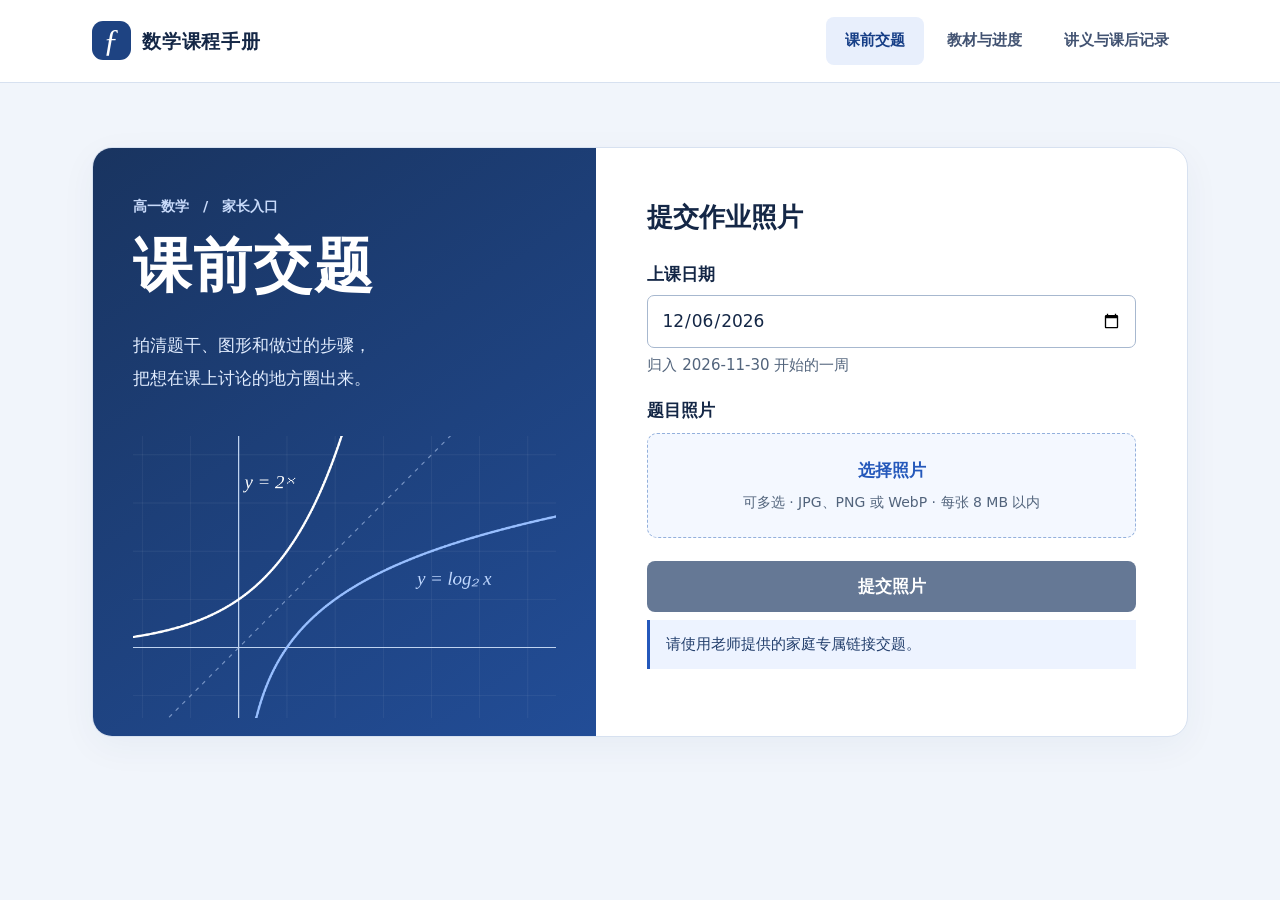
==== docs/index.html @ d3c9009c "Separate student prompts from teacher explanations in print layouts" ====
<!doctype html>
<html lang="zh-CN"><head>
<meta charset="utf-8"><meta name="viewport" content="width=device-width,initial-scale=1"><meta name="referrer" content="no-referrer">
<title>高一数学 · 课程手册</title><link rel="stylesheet" href="style.css?v=4"><script defer src="ocr/tesseract.min.js"></script><script defer src="app.js?v=4"></script>
</head><body>
<header><div class="mast"><b class="brand"><i aria-hidden="true">ƒ</i> 数学课程手册</b><nav aria-label="课程导航"><button data-page="upload">课前交题</button><button data-page="books">教材与进度</button><button data-page="lessons">讲义与课后记录</button></nav></div></header>
<main>
<section id="upload"><div class="spread">
<div class="cover"><small>高一数学　/　家长入口</small><h1>课前交题</h1><p>拍清题干、图形和做过的步骤，<br>把想在课上讨论的地方圈出来。</p><canvas id="curves" width="720" height="480" aria-label="指数函数与对数函数互为反函数的示意图"></canvas></div>
<div class="submitPanel"><h2>提交作业照片</h2><label>上课日期<input type="date" class="week"></label><p class="weekLabel"></p>
<label class="fileLabel">题目照片<span class="picker"><strong>选择照片</strong><span id="fileChoice">可多选 · JPG、PNG 或 WebP · 每张 8 MB 以内</span><input id="images" type="file" multiple accept="image/jpeg,image/png,image/webp"></span></label>
<button id="send">提交照片</button><p id="receipt" role="status"></p></div></div></section>
<section id="books" hidden><div class="pageTitle"><small>教学资料　/　高一上学期</small><h1>教材与进度</h1></div><div class="bookLayout"><div><h2>学期教学顺序</h2><div id="topics" class="card"></div></div><div><h2>人教 B 版教材</h2><p>教师登录后可阅读原书。</p><div id="library"></div></div></div></section>
<section id="lessons" hidden><div class="pageTitle"><small>教师工作区　/　高一数学</small><h1>讲义与课后记录</h1></div>
<div id="editor" hidden><div class="weekBar"><div><label>上课日期<input type="date" class="week"></label><p class="weekLabel"></p></div><button id="load">读取该周资料</button></div>
<article id="draft" hidden><details class="card"><summary>家长提交的照片</summary><div id="intake"></div></details><div class="card"><label>讲义标题<input id="title"></label><label>知识梳理<textarea id="knowledge"></textarea></label></div>
<h2>本周答疑</h2><div id="questions"></div><button id="add">添加题目</button><div class="card"><label>课后记录<textarea id="record"></textarea></label></div><div class="actions"><button id="save">保存讲义与记录</button> <button id="print">打印学生版</button> <button id="teacherPrint">打印教师版</button></div></article></div></section>
<aside id="auth" hidden><h2>教师登录</h2><form id="loginForm"><label>教师邮箱<input id="email" type="email" autocomplete="email" required></label><label>邮件中的登录链接或验证码<input id="otp" type="password" autocomplete="one-time-code"><small>复制邮件中登录按钮的链接，粘贴到此处。</small></label><button type="button" id="mail">发送登录邮件</button> <button>验证并登录</button><details><summary>使用教师账号密码</summary><label>密码<input type="password" id="password" autocomplete="current-password"></label><button type="button" id="passwordLogin">密码登录</button></details></form><button hidden id="logout">退出教师账号</button></aside><p id="status" role="status"></p></main><div id="paper"></div></body></html>
---- docs/style.css ----
*{box-sizing:border-box} :root{--ink:#142746;--blue:#2458bb;--muted:#52647c;--line:#d7e1f0;--paper:#fff;--shadow:0 10px 36px #17396b0c}
body{margin:0;background:#f1f5fb;color:var(--ink);font:17px/1.7 "Source Sans 3","Microsoft YaHei",system-ui,sans-serif}
header{background:#fff;border-bottom:1px solid var(--line)}.mast{max-width:1160px;margin:auto;padding:17px 32px;display:flex;align-items:center;justify-content:space-between;gap:1rem}
.brand{display:flex;align-items:center;gap:.7rem;font-size:1.18rem;letter-spacing:.04em;white-space:nowrap}.brand i{display:grid;place-items:center;width:39px;height:39px;border-radius:11px;background:#1e4382;color:white;font:italic 32px Georgia}
nav{display:flex;gap:4px}button{font:inherit;font-weight:650;border:1px solid transparent;border-radius:8px;background:var(--blue);color:white;cursor:pointer;padding:10px 18px;transition:background .15s}button:hover{background:#173f92}button:disabled{background:#657895;cursor:default}
nav button{color:#425372;background:transparent;font-size:.94rem}nav button:hover,nav button.active{background:#e8effc;color:#173f87}
button:focus-visible,input:focus-visible,textarea:focus-visible,select:focus-visible,summary:focus-visible{outline:3px solid #568af0;outline-offset:3px}
main{max-width:1160px;margin:clamp(26px,5vw,70px) auto;padding:0 32px 64px}h1{font:700 clamp(2.2rem,4.6vw,3.8rem)/1.18 "STSong","SimSun",serif;letter-spacing:.02em;margin:14px 0 20px}h2{font-size:1.38rem;line-height:1.4;margin:30px 0 16px}p{color:var(--muted);margin:8px 0 16px}small{font-size:.89rem;color:#405e8e;font-weight:600}
.spread{display:grid;grid-template-columns:.92fr 1.08fr;overflow:hidden;border-radius:20px;border:1px solid var(--line);background:white;box-shadow:var(--shadow)}
.cover{background:linear-gradient(145deg,#193460,#224d97);color:white;padding:46px 40px 18px;display:flex;flex-direction:column;justify-content:flex-start}.cover small{color:#c8dafa}.cover p{color:#e2edff;line-height:1.9}.cover canvas{width:100%;height:auto;display:block;margin:auto auto 0}
.submitPanel{padding:clamp(24px,4vw,54px);align-self:center}.submitPanel h2{font-size:1.65rem;margin:0 0 24px}.submitPanel>button{width:100%;margin-top:15px}
label{display:block;font-weight:650;margin:14px 0 5px}input,textarea,select{display:block;font:inherit;font-weight:400;width:100%;padding:10px 13px;margin-top:6px;border:1px solid #a7b8cf;border-radius:7px;background:white;color:var(--ink)}
textarea{min-height:96px;line-height:1.8;resize:vertical}.question textarea{field-sizing:content;max-height:42rem}.weekLabel,#receipt,#status{font-size:.94rem;white-space:pre-line;overflow-wrap:anywhere}.weekLabel{margin:4px 0 18px}.picker{position:relative;display:grid;justify-items:center;gap:6px;border:1.5px dashed #93b0dc;background:#f4f8ff;border-radius:10px;padding:22px 12px;margin:8px 0;text-align:center}.picker:focus-within{outline:3px solid #568af0}.picker strong{color:var(--blue)}.picker span{font-size:.875rem;color:var(--muted);font-weight:400}.picker input{cursor:pointer;position:absolute;inset:0;margin:0;width:100%;height:100%;opacity:0}
#receipt:not(:empty),#status:not(:empty){background:#edf3ff;padding:12px 16px;border-left:3px solid var(--blue);color:#233f6d}
.pageTitle{border-bottom:1px solid #bbcbe2;margin-bottom:28px}.bookLayout{display:grid;grid-template-columns:1fr 1.1fr;gap:32px}.bookLayout h2{margin-top:0}
.card,aside,.question,.photo,.weekBar{background:white;border:1px solid var(--line);border-radius:12px;padding:22px 26px;margin:16px 0;box-shadow:var(--shadow)}
#topics{padding:0 20px 10px}.row{display:flex;align-items:center;justify-content:space-between;gap:12px;padding:13px 0;border-bottom:1px solid #e4eaf4}.row:last-child{border:0}.row select{width:auto;margin:0}
#library{display:grid;gap:10px}#library .card{margin:0;padding:12px 19px;border-left:6px solid #4873bb;background:linear-gradient(90deg,#eef3fb,white 55%)}#library h2{margin:2px 0;font-size:1.12rem}#library button{font-size:.875rem}
.weekBar,.actions{display:flex;gap:18px;align-items:center;flex-wrap:wrap}.weekBar .weekLabel{margin-bottom:0}.weekBar label{margin:0}aside{max-width:650px}aside h2{margin-top:0}aside small{display:block;font-weight:400;margin:7px 0 12px}details>summary{cursor:pointer;font-weight:650}form details{margin-top:18px}
#questions{counter-reset:exercise}.question{counter-increment:exercise;border-top:3px solid #5479b4}.question:before{content:"题 " counter(exercise);color:#315790;font-weight:700}.question button,#add,#print,#mail,.photo button+button{color:#245396;background:#edf3ff;border-color:#ccdaf1}.photo img{display:block;max-width:100%;max-height:450px;object-fit:contain;margin:12px auto}.photo button{margin:4px}.card>label:first-child{margin-top:0}
#paper,[hidden]{display:none!important}
@media(max-width:760px){.mast{align-items:flex-start;flex-direction:column;padding:14px 18px;gap:9px}nav{width:100%;gap:1px;justify-content:space-between}nav button{padding:8px 6px;font-size:.89rem}main{padding:0 16px 40px;margin-top:20px}.spread,.bookLayout{grid-template-columns:1fr}.cover{padding:24px;position:relative;overflow:hidden}.cover>*:not(canvas){position:relative;z-index:1}.cover h1{font-size:2.45rem;margin:8px 0}.cover p{font-size:.93rem;margin:0}.cover canvas{position:absolute;width:42%;right:-2%;bottom:-8%;opacity:.28}.submitPanel{padding:24px}.bookLayout{gap:20px}.card,aside,.photo,.question,.weekBar{padding:18px}.pageTitle h1{font-size:2.25rem}.weekBar{align-items:end}.actions button{flex:1}button{min-height:44px}}
@page{size:A4;margin:17mm}
@media print{body{background:white;color:#1b2940;font:11pt/1.6 SimSun,serif}header,main{display:none}#paper{display:block!important;white-space:pre-wrap}#paper h1{font-size:24pt}#paper h2{font-size:15pt}#paper h3{background:#e9eff8;padding:5pt}.pair{break-inside:avoid}.columns{display:grid;grid-template-columns:1fr 1fr;gap:9pt;align-items:start}.problem{border:1px solid #9daec9;padding:8pt;min-height:46mm}.steps{background:#f0f4fc;padding:8pt}.steps b{color:#234884}.answers{break-before:page}*{print-color-adjust:exact}}
#paper img{display:block;width:100%;height:auto;margin:8px 0}
@media print{.problem{white-space:pre-wrap;padding-bottom:14mm}.steps p{color:#213554}}
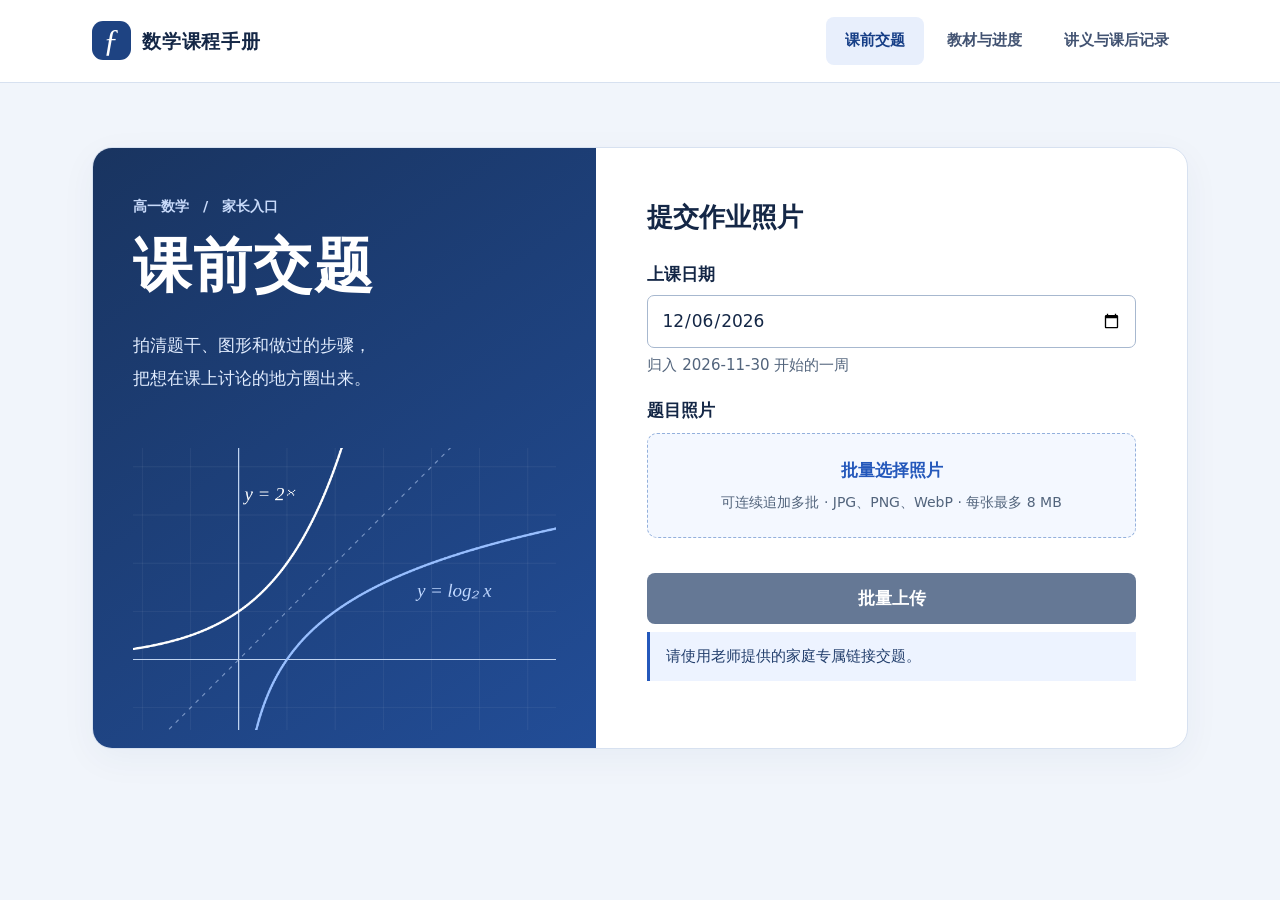
==== commit ed3db847: "Use teacher password sign-in and queue multiple photo selections" ====
--- a/docs/index.html
+++ b/docs/index.html
@@ -1,19 +1,25 @@
 <!doctype html>
 <html lang="zh-CN"><head>
 <meta charset="utf-8"><meta name="viewport" content="width=device-width,initial-scale=1"><meta name="referrer" content="no-referrer">
-<title>高一数学 · 课程手册</title><link rel="stylesheet" href="style.css?v=4"><script defer src="ocr/tesseract.min.js"></script><script defer src="app.js?v=4"></script>
+<title>高一数学 · 课程手册</title><link rel="stylesheet" href="style.css?v=5"><script defer src="ocr/tesseract.min.js"></script><script defer src="app.js?v=5"></script>
 </head><body>
 <header><div class="mast"><b class="brand"><i aria-hidden="true">ƒ</i> 数学课程手册</b><nav aria-label="课程导航"><button data-page="upload">课前交题</button><button data-page="books">教材与进度</button><button data-page="lessons">讲义与课后记录</button></nav></div></header>
 <main>
 <section id="upload"><div class="spread">
 <div class="cover"><small>高一数学　/　家长入口</small><h1>课前交题</h1><p>拍清题干、图形和做过的步骤，<br>把想在课上讨论的地方圈出来。</p><canvas id="curves" width="720" height="480" aria-label="指数函数与对数函数互为反函数的示意图"></canvas></div>
 <div class="submitPanel"><h2>提交作业照片</h2><label>上课日期<input type="date" class="week"></label><p class="weekLabel"></p>
-<label class="fileLabel">题目照片<span class="picker"><strong>选择照片</strong><span id="fileChoice">可多选 · JPG、PNG 或 WebP · 每张 8 MB 以内</span><input id="images" type="file" multiple accept="image/jpeg,image/png,image/webp"></span></label>
-<button id="send">提交照片</button><p id="receipt" role="status"></p></div></div></section>
+<label class="fileLabel">题目照片<span class="picker"><strong>批量选择照片</strong><span id="fileChoice">可连续追加多批 · JPG、PNG、WebP · 每张最多 8 MB</span><input id="images" type="file" multiple accept="image/jpeg,image/png,image/webp"></span></label>
+<ul id="photoQueue" aria-label="待提交照片"></ul><button type="button" id="clearQueue" hidden>清空列表</button><button id="send" disabled>批量上传</button><p id="receipt" role="status"></p></div></div></section>
 <section id="books" hidden><div class="pageTitle"><small>教学资料　/　高一上学期</small><h1>教材与进度</h1></div><div class="bookLayout"><div><h2>学期教学顺序</h2><div id="topics" class="card"></div></div><div><h2>人教 B 版教材</h2><p>教师登录后可阅读原书。</p><div id="library"></div></div></div></section>
 <section id="lessons" hidden><div class="pageTitle"><small>教师工作区　/　高一数学</small><h1>讲义与课后记录</h1></div>
 <div id="editor" hidden><div class="weekBar"><div><label>上课日期<input type="date" class="week"></label><p class="weekLabel"></p></div><button id="load">读取该周资料</button></div>
 <article id="draft" hidden><details class="card"><summary>家长提交的照片</summary><div id="intake"></div></details><div class="card"><label>讲义标题<input id="title"></label><label>知识梳理<textarea id="knowledge"></textarea></label></div>
 <h2>本周答疑</h2><div id="questions"></div><button id="add">添加题目</button><div class="card"><label>课后记录<textarea id="record"></textarea></label></div><div class="actions"><button id="save">保存讲义与记录</button> <button id="print">打印学生版</button> <button id="teacherPrint">打印教师版</button></div></article></div></section>
-<aside id="auth" hidden><h2>教师登录</h2><form id="loginForm"><label>教师邮箱<input id="email" type="email" autocomplete="email" required></label><label>邮件中的登录链接或验证码<input id="otp" type="password" autocomplete="one-time-code"><small>复制邮件中登录按钮的链接，粘贴到此处。</small></label><button type="button" id="mail">发送登录邮件</button> <button>验证并登录</button><details><summary>使用教师账号密码</summary><label>密码<input type="password" id="password" autocomplete="current-password"></label><button type="button" id="passwordLogin">密码登录</button></details></form><button hidden id="logout">退出教师账号</button></aside><p id="status" role="status"></p></main><div id="paper"></div></body></html>
+<aside id="auth" hidden><h2>教师登录</h2><form id="loginForm">
+<label>教师账号<input id="username" name="username" autocomplete="username" autocapitalize="none" spellcheck="false" required></label>
+<label>密码<input id="password" name="password" type="password" autocomplete="current-password" required></label>
+<button id="passwordLogin" type="submit">登录</button>
+</form><button hidden id="logout">退出教师账号</button></aside><p id="status" role="status"></p></main><div id="paper"></div></body></html>
 
+
+
--- a/docs/style.css
+++ b/docs/style.css
@@ -24,3 +24,8 @@
 @media print{body{background:white;color:#1b2940;font:11pt/1.6 SimSun,serif}header,main{display:none}#paper{display:block!important;white-space:pre-wrap}#paper h1{font-size:24pt}#paper h2{font-size:15pt}#paper h3{background:#e9eff8;padding:5pt}.pair{break-inside:avoid}.columns{display:grid;grid-template-columns:1fr 1fr;gap:9pt;align-items:start}.problem{border:1px solid #9daec9;padding:8pt;min-height:46mm}.steps{background:#f0f4fc;padding:8pt}.steps b{color:#234884}.answers{break-before:page}*{print-color-adjust:exact}}
 #paper img{display:block;width:100%;height:auto;margin:8px 0}
 @media print{.problem{white-space:pre-wrap;padding-bottom:14mm}.steps p{color:#213554}}
+#photoQueue{list-style:none;margin:10px 0;padding:0;max-height:300px;overflow:auto}
+#photoQueue li{display:flex;align-items:center;flex-wrap:wrap;gap:8px;border-bottom:1px solid var(--line);padding:8px 0;font-size:.91rem}
+#photoQueue li span{flex:1 1 120px;overflow-wrap:anywhere}
+#photoQueue li small{font-size:.83rem}
+#photoQueue li button,#clearQueue{font-size:.85rem;padding:5px 10px;background:#edf3ff;color:#245396}
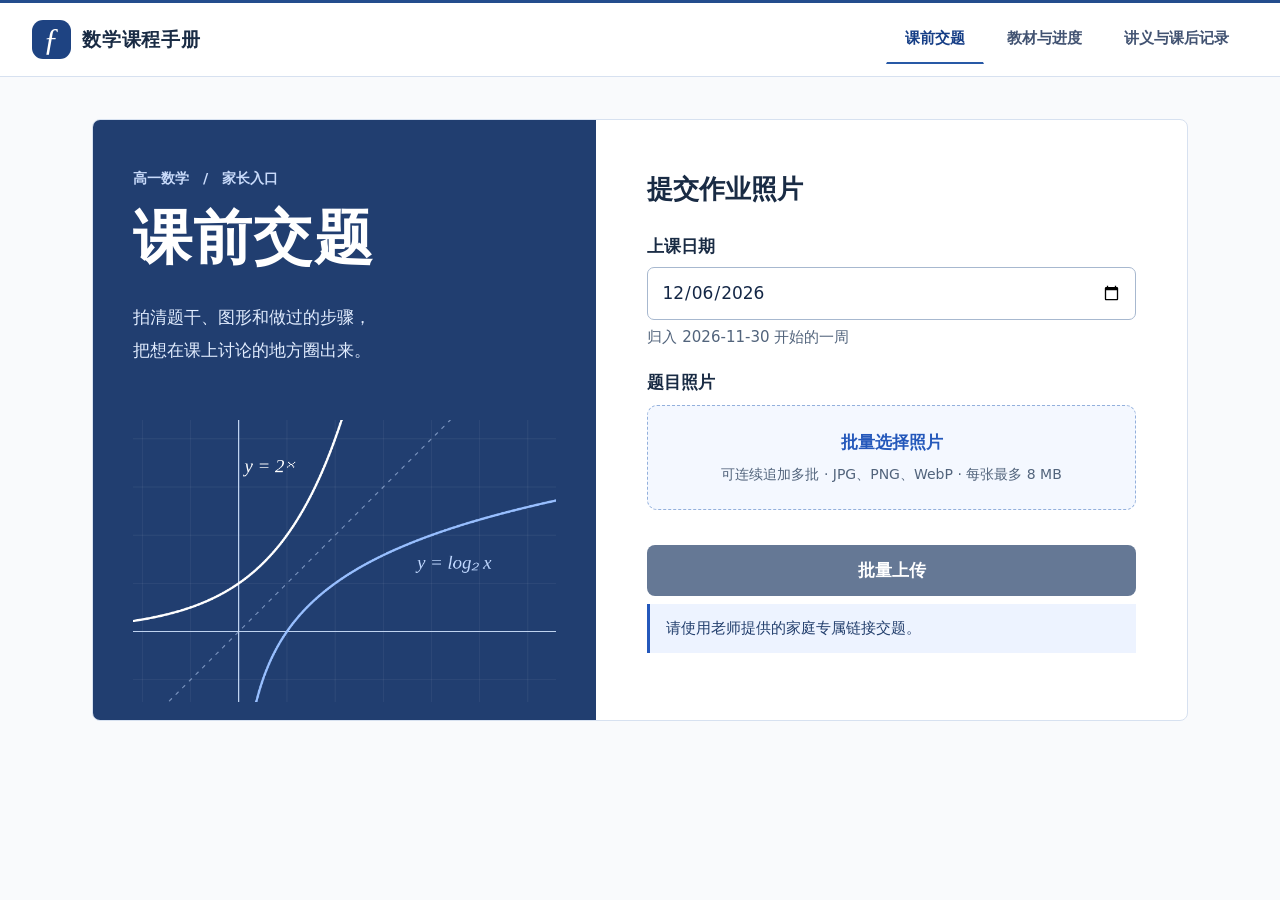
==== commit 422929fb: "Publish split LaTeX manuscript editor and PDF preview" ====
--- a/docs/index.html
+++ b/docs/index.html
@@ -1,8 +1,8 @@
 <!doctype html>
 <html lang="zh-CN"><head>
 <meta charset="utf-8"><meta name="viewport" content="width=device-width,initial-scale=1"><meta name="referrer" content="no-referrer">
-<title>高一数学 · 课程手册</title><link rel="stylesheet" href="style.css?v=5"><script defer src="ocr/tesseract.min.js"></script><script defer src="app.js?v=5"></script>
-</head><body>
+<title>高一数学 · 课程手册</title><link rel="stylesheet" href="style.css?v=6"><script defer src="ocr/tesseract.min.js"></script><script defer src="app.js?v=6"></script>
+<script defer src="manuscript.js?v=1"></script></head><body>
 <header><div class="mast"><b class="brand"><i aria-hidden="true">ƒ</i> 数学课程手册</b><nav aria-label="课程导航"><button data-page="upload">课前交题</button><button data-page="books">教材与进度</button><button data-page="lessons">讲义与课后记录</button></nav></div></header>
 <main>
 <section id="upload"><div class="spread">
@@ -13,13 +13,23 @@
 <section id="books" hidden><div class="pageTitle"><small>教学资料　/　高一上学期</small><h1>教材与进度</h1></div><div class="bookLayout"><div><h2>学期教学顺序</h2><div id="topics" class="card"></div></div><div><h2>人教 B 版教材</h2><p>教师登录后可阅读原书。</p><div id="library"></div></div></div></section>
 <section id="lessons" hidden><div class="pageTitle"><small>教师工作区　/　高一数学</small><h1>讲义与课后记录</h1></div>
 <div id="editor" hidden><div class="weekBar"><div><label>上课日期<input type="date" class="week"></label><p class="weekLabel"></p></div><button id="load">读取该周资料</button></div>
-<article id="draft" hidden><details class="card"><summary>家长提交的照片</summary><div id="intake"></div></details><div class="card"><label>讲义标题<input id="title"></label><label>知识梳理<textarea id="knowledge"></textarea></label></div>
-<h2>本周答疑</h2><div id="questions"></div><button id="add">添加题目</button><div class="card"><label>课后记录<textarea id="record"></textarea></label></div><div class="actions"><button id="save">保存讲义与记录</button> <button id="print">打印学生版</button> <button id="teacherPrint">打印教师版</button></div></article></div></section>
+<article id="draft" hidden>
+<div class="deskTools"><div class="editions" aria-label="选择讲义版本"><button id="editionStudent" type="button">学生版</button><button id="editionTeacher" type="button">教师版</button></div><button id="save">保存修改</button></div>
+<div class="texDesk">
+<section class="manuscript"><div class="paneHead"><h2>稿件源文件</h2><button id="getTex">下载 .tex</button></div><div class="paneMeta"><span id="filename"></span></div><textarea id="texSource" aria-label="LaTeX 源文件" autocomplete="off" spellcheck="false"></textarea></section>
+<section class="proof"><div class="paneHead"><h2>PDF 预览</h2><button id="getPdf">下载 PDF</button></div><div class="paneMeta"><span id="compileState" role="status"></span><label><input type="checkbox" id="autoCompile" checked>自动编译</label><button id="compile">编译</button></div><p id="emptyPdf">编译后在这里预览。</p><div id="pdfControls" hidden><button id="prevPage" aria-label="上一页">‹</button><output id="pageCount"></output><button id="nextPage" aria-label="下一页">›</button><button id="zoomOut" aria-label="缩小">−</button><button id="zoomIn" aria-label="放大">＋</button></div><div id="pdfView" aria-label="讲义 PDF 页面" hidden></div></section>
+</div>
+<pre id="compileError" hidden></pre>
+<details class="fold"><summary>家长提交的照片</summary><div id="intake"></div></details>
+<details class="fold"><summary>课后记录</summary><textarea id="record" aria-label="课后记录"></textarea></details>
+</article></div></section>
 <aside id="auth" hidden><h2>教师登录</h2><form id="loginForm">
 <label>教师账号<input id="username" name="username" autocomplete="username" autocapitalize="none" spellcheck="false" required></label>
 <label>密码<input id="password" name="password" type="password" autocomplete="current-password" required></label>
 <button id="passwordLogin" type="submit">登录</button>
-</form><button hidden id="logout">退出教师账号</button></aside><p id="status" role="status"></p></main><div id="paper"></div></body></html>
+</form><button hidden id="logout">退出教师账号</button></aside><p id="status" role="status"></p></main></body></html>
 
 
 
+
+
--- a/docs/style.css
+++ b/docs/style.css
@@ -20,12 +20,63 @@
 #questions{counter-reset:exercise}.question{counter-increment:exercise;border-top:3px solid #5479b4}.question:before{content:"题 " counter(exercise);color:#315790;font-weight:700}.question button,#add,#print,#mail,.photo button+button{color:#245396;background:#edf3ff;border-color:#ccdaf1}.photo img{display:block;max-width:100%;max-height:450px;object-fit:contain;margin:12px auto}.photo button{margin:4px}.card>label:first-child{margin-top:0}
 #paper,[hidden]{display:none!important}
 @media(max-width:760px){.mast{align-items:flex-start;flex-direction:column;padding:14px 18px;gap:9px}nav{width:100%;gap:1px;justify-content:space-between}nav button{padding:8px 6px;font-size:.89rem}main{padding:0 16px 40px;margin-top:20px}.spread,.bookLayout{grid-template-columns:1fr}.cover{padding:24px;position:relative;overflow:hidden}.cover>*:not(canvas){position:relative;z-index:1}.cover h1{font-size:2.45rem;margin:8px 0}.cover p{font-size:.93rem;margin:0}.cover canvas{position:absolute;width:42%;right:-2%;bottom:-8%;opacity:.28}.submitPanel{padding:24px}.bookLayout{gap:20px}.card,aside,.photo,.question,.weekBar{padding:18px}.pageTitle h1{font-size:2.25rem}.weekBar{align-items:end}.actions button{flex:1}button{min-height:44px}}
-@page{size:A4;margin:17mm}
-@media print{body{background:white;color:#1b2940;font:11pt/1.6 SimSun,serif}header,main{display:none}#paper{display:block!important;white-space:pre-wrap}#paper h1{font-size:24pt}#paper h2{font-size:15pt}#paper h3{background:#e9eff8;padding:5pt}.pair{break-inside:avoid}.columns{display:grid;grid-template-columns:1fr 1fr;gap:9pt;align-items:start}.problem{border:1px solid #9daec9;padding:8pt;min-height:46mm}.steps{background:#f0f4fc;padding:8pt}.steps b{color:#234884}.answers{break-before:page}*{print-color-adjust:exact}}
-#paper img{display:block;width:100%;height:auto;margin:8px 0}
-@media print{.problem{white-space:pre-wrap;padding-bottom:14mm}.steps p{color:#213554}}
 #photoQueue{list-style:none;margin:10px 0;padding:0;max-height:300px;overflow:auto}
 #photoQueue li{display:flex;align-items:center;flex-wrap:wrap;gap:8px;border-bottom:1px solid var(--line);padding:8px 0;font-size:.91rem}
 #photoQueue li span{flex:1 1 120px;overflow-wrap:anywhere}
 #photoQueue li small{font-size:.83rem}
 #photoQueue li button,#clearQueue{font-size:.85rem;padding:5px 10px;background:#edf3ff;color:#245396}
+
+/* Reading pages use a common left edge. The editing desk uses the available width. */
+body{background:#f9fafc;color:#192b44}
+header{border-top:3px solid #234d8d}
+.mast{max-width:1360px;padding-top:12px;padding-bottom:12px}
+nav button{border-radius:0;background:transparent;border-bottom:2px solid transparent}
+nav button.active,nav button:hover{background:transparent;border-bottom-color:#2859a6}
+main{max-width:1160px;margin-top:42px}
+.spread{border-radius:8px;box-shadow:none}
+.cover{background:#213e70}.submitPanel{padding:clamp(26px,4vw,52px)}
+.pageTitle small{font-size:.875rem}.pageTitle h1{font-size:clamp(1.8rem,3vw,2.5rem);margin:.38em 0 .55em}
+.card,aside,.weekBar{border-radius:5px;box-shadow:none}
+.bookLayout{gap:clamp(24px,5vw,80px);grid-template-columns:minmax(250px,.83fr) minmax(300px,1.17fr)}
+#topics{background:transparent;padding:0;border:0}
+#library{gap:0;border-top:1px solid var(--line)}
+#library .card{display:grid;grid-template-columns:1fr auto;align-items:center;border:0;border-bottom:1px solid var(--line);border-radius:0;background:transparent;padding:13px 0}
+#library .card small{grid-column:1;color:var(--muted)}#library .card h2{grid-column:1}#library .card button{grid-column:2;grid-row:1/3}
+main:has(#editor:not([hidden])):has(#lessons:not([hidden])){max-width:1680px;margin-top:20px;padding-inline:clamp(12px,2vw,34px)}
+#lessons .pageTitle{margin:0;border:0}
+#lessons:has(#editor:not([hidden])) .pageTitle small{display:none}
+#lessons:has(#editor:not([hidden])) .pageTitle h1{font-size:1.65rem}
+.weekBar{border:0;background:transparent;box-shadow:none;padding:0;margin:8px 0 12px;gap:12px}
+.weekBar>div:first-child{display:flex;align-items:center;gap:12px}.weekBar label{display:flex;align-items:center;gap:10px;font-size:.94rem}
+.weekBar input{width:auto;padding:5px 9px;margin:0}.weekBar .weekLabel{margin:0;font-size:.875rem}
+.weekBar button,.deskTools button,.paneHead button,.paneMeta button,#logout{font-size:.9rem;padding:5px 12px;border-radius:4px}
+.deskTools{display:flex;align-items:center;justify-content:space-between;border-top:1px solid var(--line);padding:9px 0}
+.editions{display:flex;gap:3px}.editions button,.paneHead button,.paneMeta button,#logout,.weekBar button{background:transparent;color:#26538e}
+.editions button[aria-pressed=true]{background:#e3ebf8;color:#1e4178}
+.texDesk{display:grid;grid-template-columns:minmax(0,.94fr) minmax(0,1.06fr);gap:10px}
+.texDesk>section{border:1px solid #c6d2e2;border-radius:5px;overflow:hidden;background:white;min-width:0}
+.paneHead,.paneMeta{display:flex;align-items:center;justify-content:space-between;gap:8px;padding:7px 14px;border-bottom:1px solid #d7dfe9}
+.paneHead h2{margin:0;font-size:1rem}.paneHead button:hover,.paneMeta button:hover,#logout:hover{background:#ecf2fb}
+.paneMeta{min-height:39px;background:#f7f9fc;font-size:.86rem;color:#415573}
+.manuscript .paneMeta span{font-family:Consolas,monospace;color:#233e60;font-weight:600}
+.paneMeta label{margin:0 0 0 auto;display:flex;align-items:center;gap:5px;font-size:.85rem;font-weight:400}
+.paneMeta input{margin:0;width:auto;accent-color:var(--blue)}
+#texSource,#pdfView,#emptyPdf{width:100%;height:clamp(400px,64vh,950px);display:block;margin:0;border:0;border-radius:0}
+#texSource{padding:16px 18px;font:15px/1.71 Consolas,"Microsoft YaHei",monospace;tab-size:2;resize:none;color:#203a57}
+#texSource:focus-visible{outline-offset:-2px}
+#pdfView,#emptyPdf{background:#e4e8ee}#emptyPdf{padding:32px;text-align:center}
+#compileError{white-space:pre-wrap;overflow-wrap:anywhere;color:#822d31;font:14px/1.55 Consolas,monospace}
+.fold{margin:0;border-bottom:1px solid var(--line);padding:12px 0}.fold summary{font-size:1rem}.fold textarea{margin:12px 0}
+#auth:has(#loginForm[hidden]){background:transparent;padding:0;border:0;margin:8px 0}
+#auth:has(#loginForm[hidden]) h2{display:none}
+@media(max-width:760px){
+ main{margin-top:20px}.bookLayout,.texDesk{grid-template-columns:minmax(0,1fr)}.mast{padding-block:10px}
+ .weekBar>div:first-child{display:block}.weekBar .weekLabel{margin-top:3px}.weekBar{justify-content:space-between}
+ #texSource{height:38vh;min-height:220px}#pdfView,#emptyPdf{height:62vh}.texDesk{gap:12px}.paneMeta{flex-wrap:wrap}
+}
+#pdfControls{display:flex;align-items:center;justify-content:center;gap:6px;font:14px Consolas,monospace;color:#334b67;border-bottom:1px solid #ccd5e0}
+#pdfControls button{background:transparent;color:#354e70;padding:1px 10px;font-size:20px;min-height:31px}
+#pdfControls button:disabled{opacity:.35}
+#pdfView{height:calc(clamp(400px,64vh,950px) - 34px);overflow:auto;padding:12px;background:#e6eaf0}
+#pdfView canvas{display:block;background:white;margin:0 auto;box-shadow:0 1px 5px #18315030}
+@media(max-width:760px){#pdfView{height:62vh}}
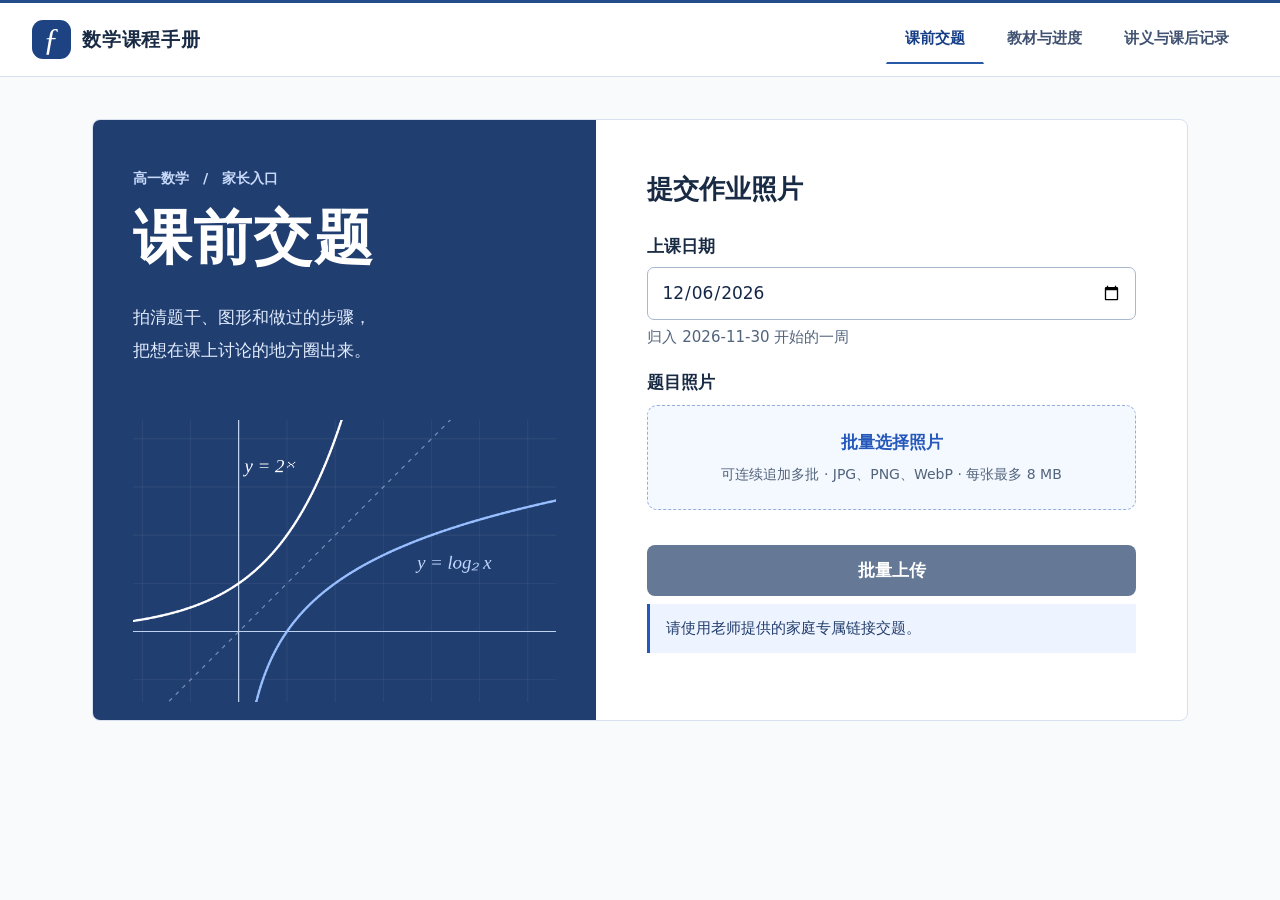
==== commit bd1e1530: "Open homework photos in a zoomable in-site viewer" ====
--- a/docs/index.html
+++ b/docs/index.html
@@ -1,32 +1,40 @@
-<!doctype html>
-<html lang="zh-CN"><head>
-<meta charset="utf-8"><meta name="viewport" content="width=device-width,initial-scale=1"><meta name="referrer" content="no-referrer">
-<title>高一数学 · 课程手册</title><link rel="stylesheet" href="style.css?v=6"><script defer src="ocr/tesseract.min.js"></script><script defer src="app.js?v=6"></script>
-<script defer src="manuscript.js?v=1"></script></head><body>
-<header><div class="mast"><b class="brand"><i aria-hidden="true">ƒ</i> 数学课程手册</b><nav aria-label="课程导航"><button data-page="upload">课前交题</button><button data-page="books">教材与进度</button><button data-page="lessons">讲义与课后记录</button></nav></div></header>
-<main>
-<section id="upload"><div class="spread">
-<div class="cover"><small>高一数学　/　家长入口</small><h1>课前交题</h1><p>拍清题干、图形和做过的步骤，<br>把想在课上讨论的地方圈出来。</p><canvas id="curves" width="720" height="480" aria-label="指数函数与对数函数互为反函数的示意图"></canvas></div>
-<div class="submitPanel"><h2>提交作业照片</h2><label>上课日期<input type="date" class="week"></label><p class="weekLabel"></p>
-<label class="fileLabel">题目照片<span class="picker"><strong>批量选择照片</strong><span id="fileChoice">可连续追加多批 · JPG、PNG、WebP · 每张最多 8 MB</span><input id="images" type="file" multiple accept="image/jpeg,image/png,image/webp"></span></label>
-<ul id="photoQueue" aria-label="待提交照片"></ul><button type="button" id="clearQueue" hidden>清空列表</button><button id="send" disabled>批量上传</button><p id="receipt" role="status"></p></div></div></section>
-<section id="books" hidden><div class="pageTitle"><small>教学资料　/　高一上学期</small><h1>教材与进度</h1></div><div class="bookLayout"><div><h2>学期教学顺序</h2><div id="topics" class="card"></div></div><div><h2>人教 B 版教材</h2><p>教师登录后可阅读原书。</p><div id="library"></div></div></div></section>
-<section id="lessons" hidden><div class="pageTitle"><small>教师工作区　/　高一数学</small><h1>讲义与课后记录</h1></div>
-<div id="editor" hidden><div class="weekBar"><div><label>上课日期<input type="date" class="week"></label><p class="weekLabel"></p></div><button id="load">读取该周资料</button></div>
-<article id="draft" hidden>
-<div class="deskTools"><div class="editions" aria-label="选择讲义版本"><button id="editionStudent" type="button">学生版</button><button id="editionTeacher" type="button">教师版</button></div><button id="save">保存修改</button></div>
-<div class="texDesk">
-<section class="manuscript"><div class="paneHead"><h2>稿件源文件</h2><button id="getTex">下载 .tex</button></div><div class="paneMeta"><span id="filename"></span></div><textarea id="texSource" aria-label="LaTeX 源文件" autocomplete="off" spellcheck="false"></textarea></section>
-<section class="proof"><div class="paneHead"><h2>PDF 预览</h2><button id="getPdf">下载 PDF</button></div><div class="paneMeta"><span id="compileState" role="status"></span><label><input type="checkbox" id="autoCompile" checked>自动编译</label><button id="compile">编译</button></div><p id="emptyPdf">编译后在这里预览。</p><div id="pdfControls" hidden><button id="prevPage" aria-label="上一页">‹</button><output id="pageCount"></output><button id="nextPage" aria-label="下一页">›</button><button id="zoomOut" aria-label="缩小">−</button><button id="zoomIn" aria-label="放大">＋</button></div><div id="pdfView" aria-label="讲义 PDF 页面" hidden></div></section>
-</div>
-<pre id="compileError" hidden></pre>
-<details class="fold"><summary>家长提交的照片</summary><div id="intake"></div></details>
-<details class="fold"><summary>课后记录</summary><textarea id="record" aria-label="课后记录"></textarea></details>
-</article></div></section>
-<aside id="auth" hidden><h2>教师登录</h2><form id="loginForm">
-<label>教师账号<input id="username" name="username" autocomplete="username" autocapitalize="none" spellcheck="false" required></label>
-<label>密码<input id="password" name="password" type="password" autocomplete="current-password" required></label>
-<button id="passwordLogin" type="submit">登录</button>
+<!doctype html>
+<html lang="zh-CN"><head>
+<meta charset="utf-8"><meta name="viewport" content="width=device-width,initial-scale=1"><meta name="referrer" content="no-referrer">
+<title>高一数学 · 课程手册</title><link rel="stylesheet" href="style.css?v=7"><script defer src="ocr/tesseract.min.js"></script><script defer src="app.js?v=6"></script>
+<script defer src="manuscript.js?v=4"></script></head><body>
+<header><div class="mast"><b class="brand"><i aria-hidden="true">ƒ</i> 数学课程手册</b><nav aria-label="课程导航"><button data-page="upload">课前交题</button><button data-page="books">教材与进度</button><button data-page="lessons">讲义与课后记录</button></nav></div></header>
+<main>
+<section id="upload"><div class="spread">
+<div class="cover"><small>高一数学　/　家长入口</small><h1>课前交题</h1><p>拍清题干、图形和做过的步骤，<br>把想在课上讨论的地方圈出来。</p><canvas id="curves" width="720" height="480" aria-label="指数函数与对数函数互为反函数的示意图"></canvas></div>
+<div class="submitPanel"><h2>提交作业照片</h2><label>上课日期<input type="date" class="week"></label><p class="weekLabel"></p>
+<label class="fileLabel">题目照片<span class="picker"><strong>批量选择照片</strong><span id="fileChoice">可连续追加多批 · JPG、PNG、WebP · 每张最多 8 MB</span><input id="images" type="file" multiple accept="image/jpeg,image/png,image/webp"></span></label>
+<ul id="photoQueue" aria-label="待提交照片"></ul><button type="button" id="clearQueue" hidden>清空列表</button><button id="send" disabled>批量上传</button><p id="receipt" role="status"></p></div></div></section>
+<section id="books" hidden><div class="pageTitle"><small>教学资料　/　高一上学期</small><h1>教材与进度</h1></div><div class="bookLayout"><div><h2>学期教学顺序</h2><div id="topics" class="card"></div></div><div><h2>人教 B 版教材</h2><p>教师登录后可阅读原书。</p><div id="library"></div></div></div></section>
+<section id="lessons" hidden><div class="pageTitle"><small>教师工作区　/　高一数学</small><h1>讲义与课后记录</h1></div>
+<div id="editor" hidden><div class="weekBar"><div><label>上课日期<input type="date" class="week"></label><p class="weekLabel"></p></div><button id="load">读取该周资料</button></div>
+<article id="draft" hidden>
+<div class="deskTools"><div class="editions" aria-label="选择讲义版本"><button id="editionStudent" type="button">学生版</button><button id="editionTeacher" type="button">教师版</button></div><button id="save">保存修改</button></div>
+<div class="texDesk">
+<section class="manuscript"><div class="paneHead"><h2>稿件源文件</h2><button id="getTex">下载 .tex</button></div><div class="paneMeta"><span id="filename"></span></div><textarea id="texSource" aria-label="LaTeX 源文件" autocomplete="off" spellcheck="false"></textarea></section>
+<section class="proof"><div class="paneHead"><h2>PDF 预览</h2><button id="getPdf">下载 PDF</button></div><div class="paneMeta"><span id="compileState" role="status"></span><label><input type="checkbox" id="autoCompile" checked>自动编译</label><button id="compile">编译</button></div><p id="emptyPdf">编译后在这里预览。</p><div id="pdfControls" hidden><button id="prevPage" aria-label="上一页">‹</button><output id="pageCount"></output><button id="nextPage" aria-label="下一页">›</button><button id="zoomOut" aria-label="缩小">−</button><button id="zoomIn" aria-label="放大">＋</button></div><div id="pdfView" aria-label="讲义 PDF 页面" hidden></div></section>
+</div>
+<pre id="compileError" hidden></pre>
+<details class="fold"><summary>家长提交的照片</summary><div id="intake"></div></details>
+<dialog id="photoViewer" aria-labelledby="photoPosition">
+<div class="photoToolbar">
+  <strong id="photoPosition" aria-live="polite"></strong>
+  <div><button id="photoPrevious" type="button">上一张</button><button id="photoNext" type="button">下一张</button>
+  <button id="photoZoom" type="button">放大</button><button id="photoClose" type="button" autofocus>关闭</button></div>
+</div>
+<div id="photoStage"><div id="photoNotice" role="status"></div></div>
+</dialog>
+<details class="fold"><summary>课后记录</summary><textarea id="record" aria-label="课后记录"></textarea></details>
+</article></div></section>
+<aside id="auth" hidden><h2>教师登录</h2><form id="loginForm">
+<label>教师账号<input id="username" name="username" autocomplete="username" autocapitalize="none" spellcheck="false" required></label>
+<label>密码<input id="password" name="password" type="password" autocomplete="current-password" required></label>
+<button id="passwordLogin" type="submit">登录</button>
 </form><button hidden id="logout">退出教师账号</button></aside><p id="status" role="status"></p></main></body></html>
 
 
--- a/docs/style.css
+++ b/docs/style.css
@@ -80,3 +80,16 @@
 #pdfView{height:calc(clamp(400px,64vh,950px) - 34px);overflow:auto;padding:12px;background:#e6eaf0}
 #pdfView canvas{display:block;background:white;margin:0 auto;box-shadow:0 1px 5px #18315030}
 @media(max-width:760px){#pdfView{height:62vh}}
+.photo .photoPreview{display:block;width:100%;margin:0 0 10px;padding:0 0 5px;background:#f5f7fa;color:#294f80;cursor:zoom-in}
+.photoPreview span{font-size:.85rem}
+#photoViewer{width:min(1240px,96vw);height:94vh;height:94dvh;max-width:100%;max-height:100%;padding:0;border:0;border-radius:8px;background:#e6ebf1;color:var(--ink)}
+#photoViewer[open]{display:flex;flex-direction:column}
+#photoViewer::backdrop{background:#101e32c9}
+.photoToolbar{display:flex;align-items:center;justify-content:space-between;flex-wrap:wrap;gap:4px 12px;padding:8px 14px;background:#fff;border-bottom:1px solid var(--line)}
+.photoToolbar button,#photoNotice button{padding:5px 9px;background:#eff3fa;color:#244d83;margin-left:4px;font-size:.92rem}
+.photoToolbar button:disabled{opacity:.4}
+#photoStage{min-height:0;flex:1;overflow:auto;overscroll-behavior:contain}
+#photoStage img{display:block;width:100%;height:100%;object-fit:contain}
+#photoStage.enlarged img{width:auto;height:auto;max-width:none;max-height:none;min-width:100%;margin:auto}
+#photoNotice:not(:empty){padding:24px;text-align:center}
+@media(max-width:650px){#photoViewer{width:100vw;height:100dvh;border-radius:0}.photoToolbar{padding:6px}.photoToolbar button{padding:4px 6px}}
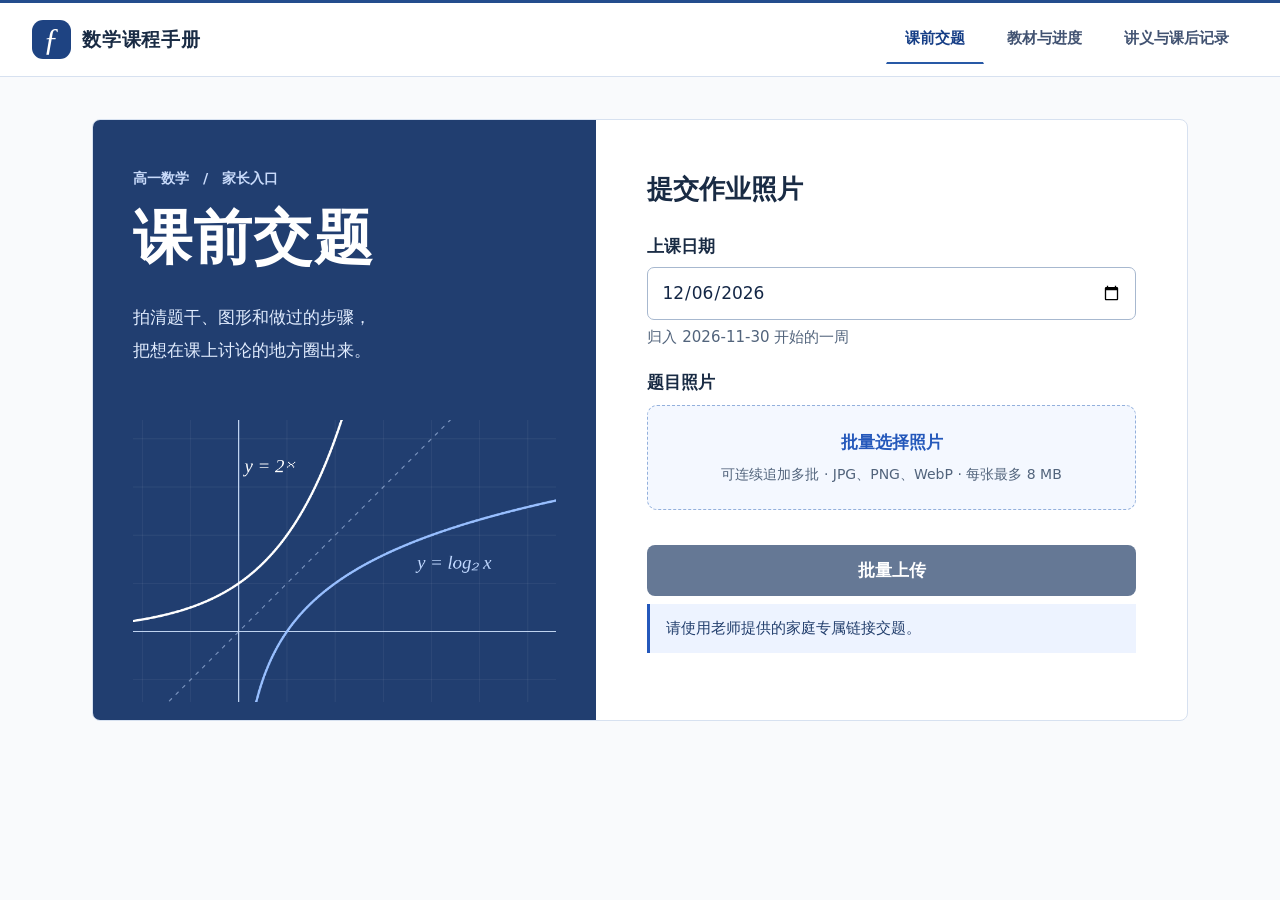
==== commit ab68f34e: "Add private exam and practice library to teaching materials" ====
--- a/docs/index.html
+++ b/docs/index.html
@@ -1,43 +1,43 @@
-<!doctype html>
-<html lang="zh-CN"><head>
-<meta charset="utf-8"><meta name="viewport" content="width=device-width,initial-scale=1"><meta name="referrer" content="no-referrer">
-<title>高一数学 · 课程手册</title><link rel="stylesheet" href="style.css?v=7"><script defer src="ocr/tesseract.min.js"></script><script defer src="app.js?v=6"></script>
-<script defer src="manuscript.js?v=4"></script></head><body>
-<header><div class="mast"><b class="brand"><i aria-hidden="true">ƒ</i> 数学课程手册</b><nav aria-label="课程导航"><button data-page="upload">课前交题</button><button data-page="books">教材与进度</button><button data-page="lessons">讲义与课后记录</button></nav></div></header>
-<main>
-<section id="upload"><div class="spread">
-<div class="cover"><small>高一数学　/　家长入口</small><h1>课前交题</h1><p>拍清题干、图形和做过的步骤，<br>把想在课上讨论的地方圈出来。</p><canvas id="curves" width="720" height="480" aria-label="指数函数与对数函数互为反函数的示意图"></canvas></div>
-<div class="submitPanel"><h2>提交作业照片</h2><label>上课日期<input type="date" class="week"></label><p class="weekLabel"></p>
-<label class="fileLabel">题目照片<span class="picker"><strong>批量选择照片</strong><span id="fileChoice">可连续追加多批 · JPG、PNG、WebP · 每张最多 8 MB</span><input id="images" type="file" multiple accept="image/jpeg,image/png,image/webp"></span></label>
-<ul id="photoQueue" aria-label="待提交照片"></ul><button type="button" id="clearQueue" hidden>清空列表</button><button id="send" disabled>批量上传</button><p id="receipt" role="status"></p></div></div></section>
-<section id="books" hidden><div class="pageTitle"><small>教学资料　/　高一上学期</small><h1>教材与进度</h1></div><div class="bookLayout"><div><h2>学期教学顺序</h2><div id="topics" class="card"></div></div><div><h2>人教 B 版教材</h2><p>教师登录后可阅读原书。</p><div id="library"></div></div></div></section>
-<section id="lessons" hidden><div class="pageTitle"><small>教师工作区　/　高一数学</small><h1>讲义与课后记录</h1></div>
-<div id="editor" hidden><div class="weekBar"><div><label>上课日期<input type="date" class="week"></label><p class="weekLabel"></p></div><button id="load">读取该周资料</button></div>
-<article id="draft" hidden>
-<div class="deskTools"><div class="editions" aria-label="选择讲义版本"><button id="editionStudent" type="button">学生版</button><button id="editionTeacher" type="button">教师版</button></div><button id="save">保存修改</button></div>
-<div class="texDesk">
-<section class="manuscript"><div class="paneHead"><h2>稿件源文件</h2><button id="getTex">下载 .tex</button></div><div class="paneMeta"><span id="filename"></span></div><textarea id="texSource" aria-label="LaTeX 源文件" autocomplete="off" spellcheck="false"></textarea></section>
-<section class="proof"><div class="paneHead"><h2>PDF 预览</h2><button id="getPdf">下载 PDF</button></div><div class="paneMeta"><span id="compileState" role="status"></span><label><input type="checkbox" id="autoCompile" checked>自动编译</label><button id="compile">编译</button></div><p id="emptyPdf">编译后在这里预览。</p><div id="pdfControls" hidden><button id="prevPage" aria-label="上一页">‹</button><output id="pageCount"></output><button id="nextPage" aria-label="下一页">›</button><button id="zoomOut" aria-label="缩小">−</button><button id="zoomIn" aria-label="放大">＋</button></div><div id="pdfView" aria-label="讲义 PDF 页面" hidden></div></section>
-</div>
-<pre id="compileError" hidden></pre>
-<details class="fold"><summary>家长提交的照片</summary><div id="intake"></div></details>
-<dialog id="photoViewer" aria-labelledby="photoPosition">
-<div class="photoToolbar">
-  <strong id="photoPosition" aria-live="polite"></strong>
-  <div><button id="photoPrevious" type="button">上一张</button><button id="photoNext" type="button">下一张</button>
-  <button id="photoZoom" type="button">放大</button><button id="photoClose" type="button" autofocus>关闭</button></div>
-</div>
-<div id="photoStage"><div id="photoNotice" role="status"></div></div>
-</dialog>
-<details class="fold"><summary>课后记录</summary><textarea id="record" aria-label="课后记录"></textarea></details>
-</article></div></section>
-<aside id="auth" hidden><h2>教师登录</h2><form id="loginForm">
-<label>教师账号<input id="username" name="username" autocomplete="username" autocapitalize="none" spellcheck="false" required></label>
-<label>密码<input id="password" name="password" type="password" autocomplete="current-password" required></label>
-<button id="passwordLogin" type="submit">登录</button>
-</form><button hidden id="logout">退出教师账号</button></aside><p id="status" role="status"></p></main></body></html>
-
-
-
-
-
+<!doctype html>
+<html lang="zh-CN"><head>
+<meta charset="utf-8"><meta name="viewport" content="width=device-width,initial-scale=1"><meta name="referrer" content="no-referrer">
+<title>高一数学 · 课程手册</title><link rel="stylesheet" href="style.css?v=7"><script defer src="ocr/tesseract.min.js"></script><script defer src="app.js?v=7"></script>
+<script defer src="manuscript.js?v=4"></script></head><body>
+<header><div class="mast"><b class="brand"><i aria-hidden="true">ƒ</i> 数学课程手册</b><nav aria-label="课程导航"><button data-page="upload">课前交题</button><button data-page="books">教材与进度</button><button data-page="lessons">讲义与课后记录</button></nav></div></header>
+<main>
+<section id="upload"><div class="spread">
+<div class="cover"><small>高一数学　/　家长入口</small><h1>课前交题</h1><p>拍清题干、图形和做过的步骤，<br>把想在课上讨论的地方圈出来。</p><canvas id="curves" width="720" height="480" aria-label="指数函数与对数函数互为反函数的示意图"></canvas></div>
+<div class="submitPanel"><h2>提交作业照片</h2><label>上课日期<input type="date" class="week"></label><p class="weekLabel"></p>
+<label class="fileLabel">题目照片<span class="picker"><strong>批量选择照片</strong><span id="fileChoice">可连续追加多批 · JPG、PNG、WebP · 每张最多 8 MB</span><input id="images" type="file" multiple accept="image/jpeg,image/png,image/webp"></span></label>
+<ul id="photoQueue" aria-label="待提交照片"></ul><button type="button" id="clearQueue" hidden>清空列表</button><button id="send" disabled>批量上传</button><p id="receipt" role="status"></p></div></div></section>
+<section id="books" hidden><div class="pageTitle"><small>教学资料　/　高一上学期</small><h1>教材与进度</h1></div><div class="bookLayout"><div><h2>学期教学顺序</h2><div id="topics" class="card"></div></div><div><h2>人教 B 版教材</h2><p>教师登录后可阅读原书。</p><div id="library"></div></div></div><section id="exams" hidden><h2>北京高一数学试卷</h2><div id="examList"></div></section></section>
+<section id="lessons" hidden><div class="pageTitle"><small>教师工作区　/　高一数学</small><h1>讲义与课后记录</h1></div>
+<div id="editor" hidden><div class="weekBar"><div><label>上课日期<input type="date" class="week"></label><p class="weekLabel"></p></div><button id="load">读取该周资料</button></div>
+<article id="draft" hidden>
+<div class="deskTools"><div class="editions" aria-label="选择讲义版本"><button id="editionStudent" type="button">学生版</button><button id="editionTeacher" type="button">教师版</button></div><button id="save">保存修改</button></div>
+<div class="texDesk">
+<section class="manuscript"><div class="paneHead"><h2>稿件源文件</h2><button id="getTex">下载 .tex</button></div><div class="paneMeta"><span id="filename"></span></div><textarea id="texSource" aria-label="LaTeX 源文件" autocomplete="off" spellcheck="false"></textarea></section>
+<section class="proof"><div class="paneHead"><h2>PDF 预览</h2><button id="getPdf">下载 PDF</button></div><div class="paneMeta"><span id="compileState" role="status"></span><label><input type="checkbox" id="autoCompile" checked>自动编译</label><button id="compile">编译</button></div><p id="emptyPdf">编译后在这里预览。</p><div id="pdfControls" hidden><button id="prevPage" aria-label="上一页">‹</button><output id="pageCount"></output><button id="nextPage" aria-label="下一页">›</button><button id="zoomOut" aria-label="缩小">−</button><button id="zoomIn" aria-label="放大">＋</button></div><div id="pdfView" aria-label="讲义 PDF 页面" hidden></div></section>
+</div>
+<pre id="compileError" hidden></pre>
+<details class="fold"><summary>家长提交的照片</summary><div id="intake"></div></details>
+<dialog id="photoViewer" aria-labelledby="photoPosition">
+<div class="photoToolbar">
+  <strong id="photoPosition" aria-live="polite"></strong>
+  <div><button id="photoPrevious" type="button">上一张</button><button id="photoNext" type="button">下一张</button>
+  <button id="photoZoom" type="button">放大</button><button id="photoClose" type="button" autofocus>关闭</button></div>
+</div>
+<div id="photoStage"><div id="photoNotice" role="status"></div></div>
+</dialog>
+<details class="fold"><summary>课后记录</summary><textarea id="record" aria-label="课后记录"></textarea></details>
+</article></div></section>
+<aside id="auth" hidden><h2>教师登录</h2><form id="loginForm">
+<label>教师账号<input id="username" name="username" autocomplete="username" autocapitalize="none" spellcheck="false" required></label>
+<label>密码<input id="password" name="password" type="password" autocomplete="current-password" required></label>
+<button id="passwordLogin" type="submit">登录</button>
+</form><button hidden id="logout">退出教师账号</button></aside><p id="status" role="status"></p></main></body></html>
+
+
+
+
+
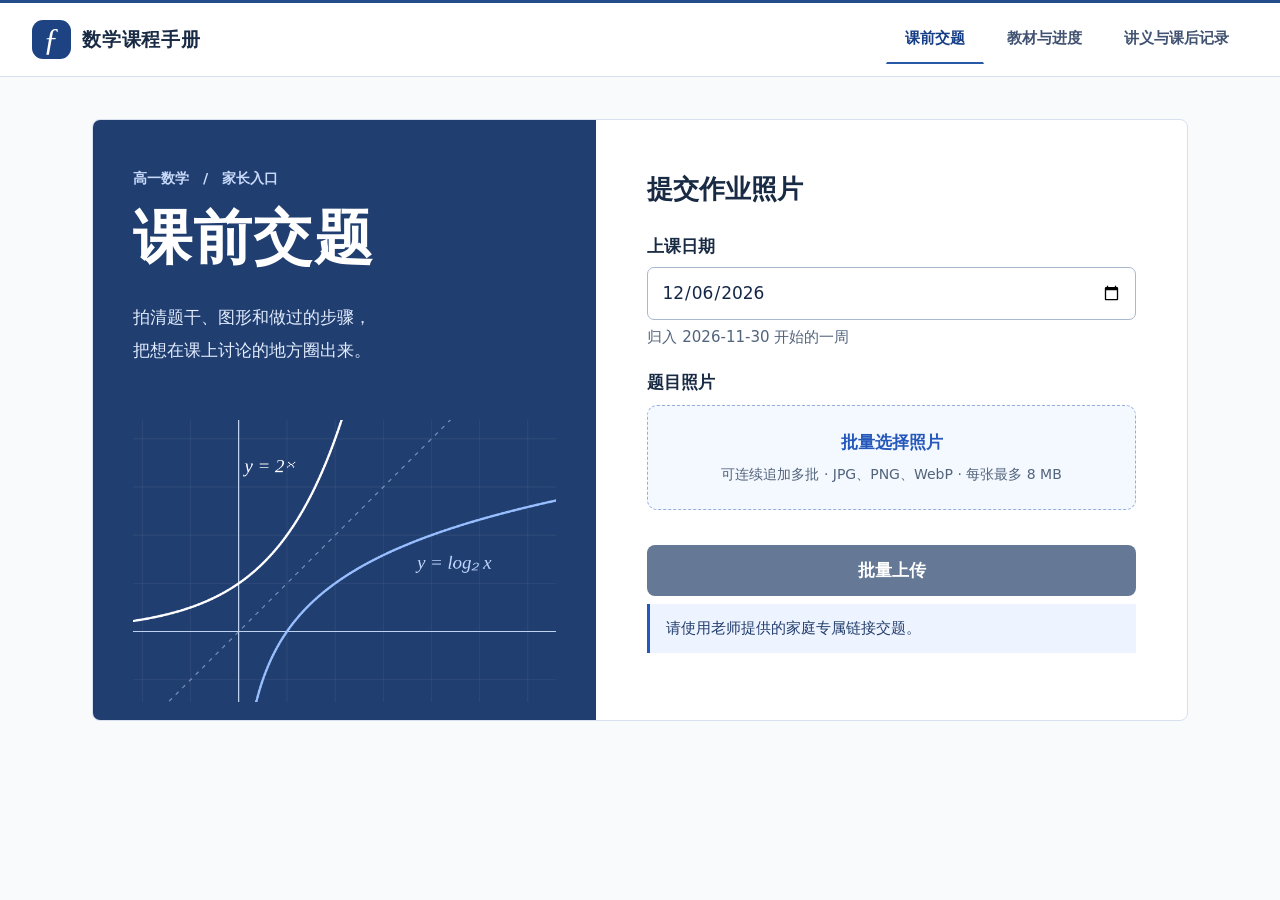
==== commit f724b479: "Add private bridge-math course with family PDF archive and syllabus" ====
--- a/docs/index.html
+++ b/docs/index.html
@@ -1,9 +1,9 @@
 <!doctype html>
 <html lang="zh-CN"><head>
 <meta charset="utf-8"><meta name="viewport" content="width=device-width,initial-scale=1"><meta name="referrer" content="no-referrer">
-<title>高一数学 · 课程手册</title><link rel="stylesheet" href="style.css?v=7"><script defer src="ocr/tesseract.min.js"></script><script defer src="app.js?v=7"></script>
+<title>高一数学 · 课程手册</title><link rel="stylesheet" href="style.css?v=7"><script defer src="ocr/tesseract.min.js"></script><script defer src="connection.js"></script><script defer src="app.js?v=8"></script>
 <script defer src="manuscript.js?v=4"></script></head><body>
-<header><div class="mast"><b class="brand"><i aria-hidden="true">ƒ</i> 数学课程手册</b><nav aria-label="课程导航"><button data-page="upload">课前交题</button><button data-page="books">教材与进度</button><button data-page="lessons">讲义与课后记录</button></nav></div></header>
+<header><div class="mast"><b class="brand"><i aria-hidden="true">ƒ</i> 数学课程手册</b><nav aria-label="课程导航"><button data-page="upload">课前交题</button><button data-page="books">教材与进度</button><button data-page="lessons">讲义与课后记录</button><a id="juniorCourse" hidden href="junior.html?teacher">小学衔接与初中数学</a></nav></div></header>
 <main>
 <section id="upload"><div class="spread">
 <div class="cover"><small>高一数学　/　家长入口</small><h1>课前交题</h1><p>拍清题干、图形和做过的步骤，<br>把想在课上讨论的地方圈出来。</p><canvas id="curves" width="720" height="480" aria-label="指数函数与对数函数互为反函数的示意图"></canvas></div>
